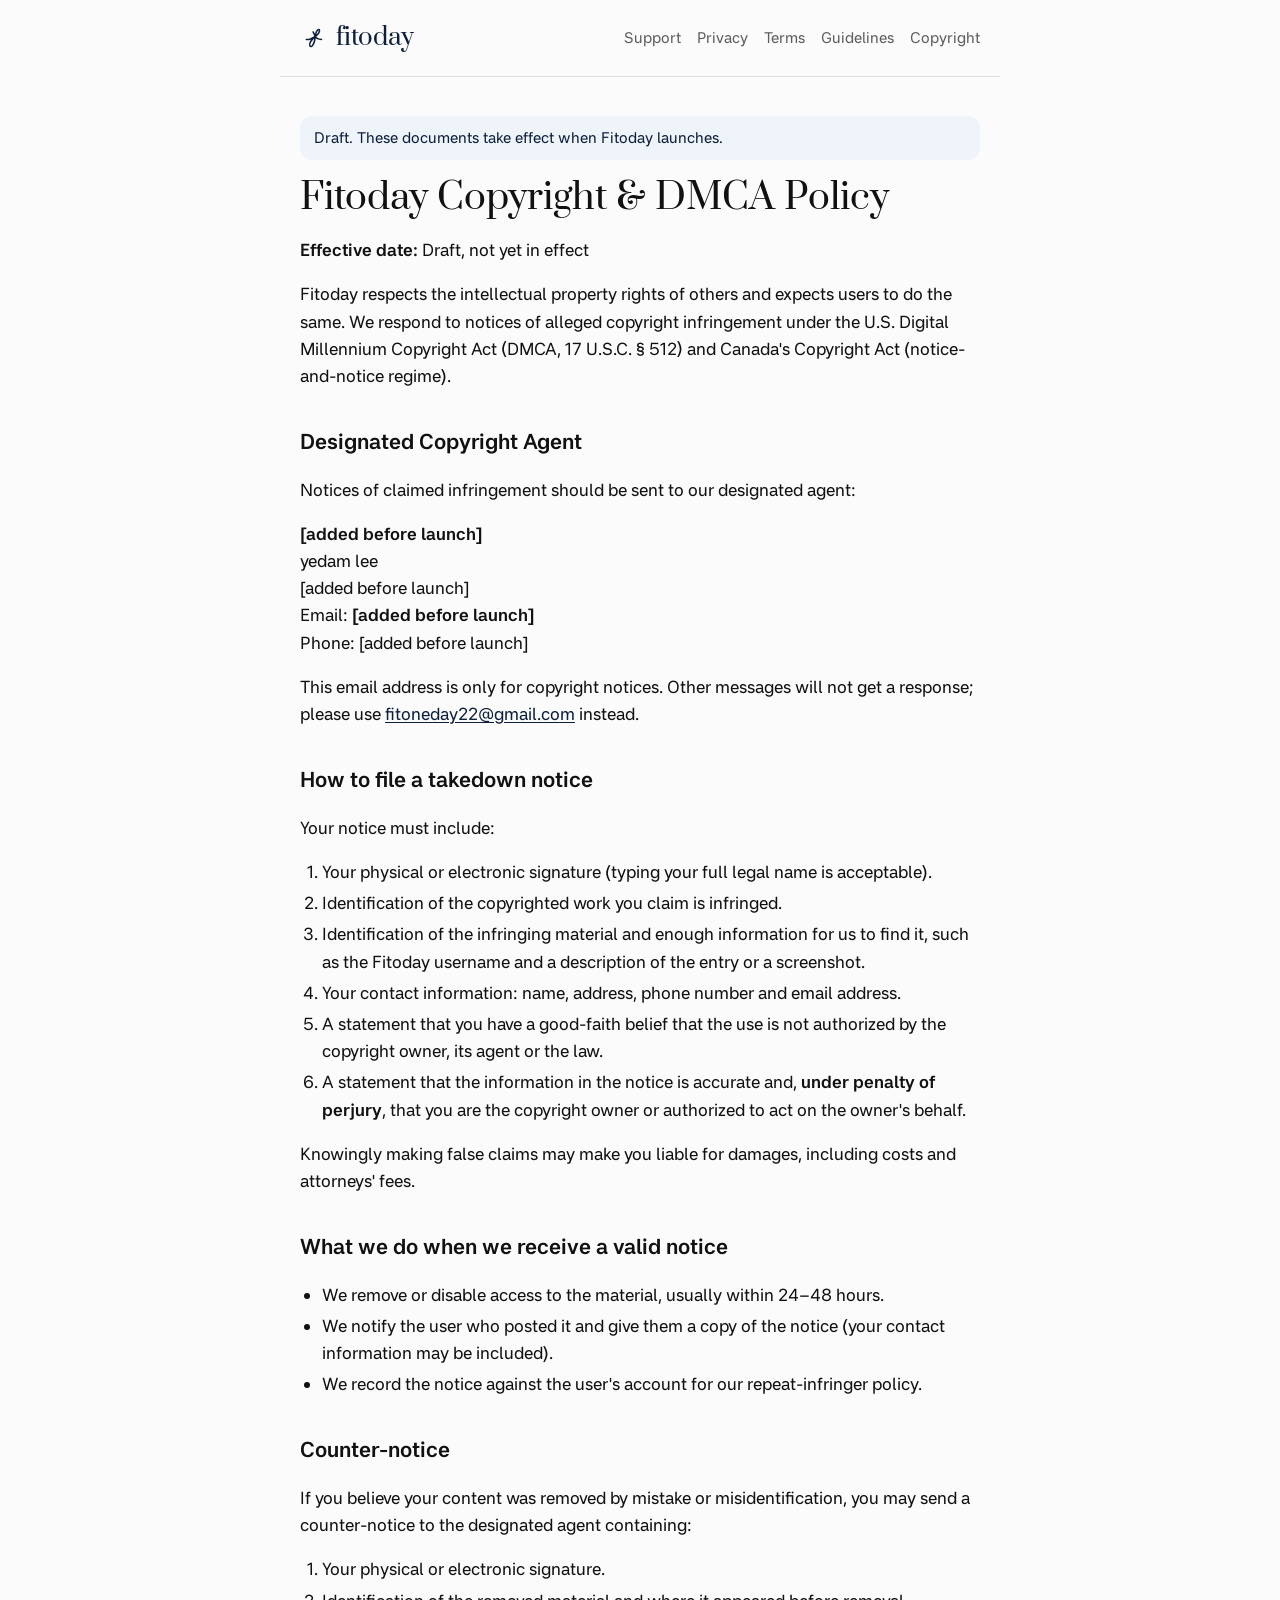
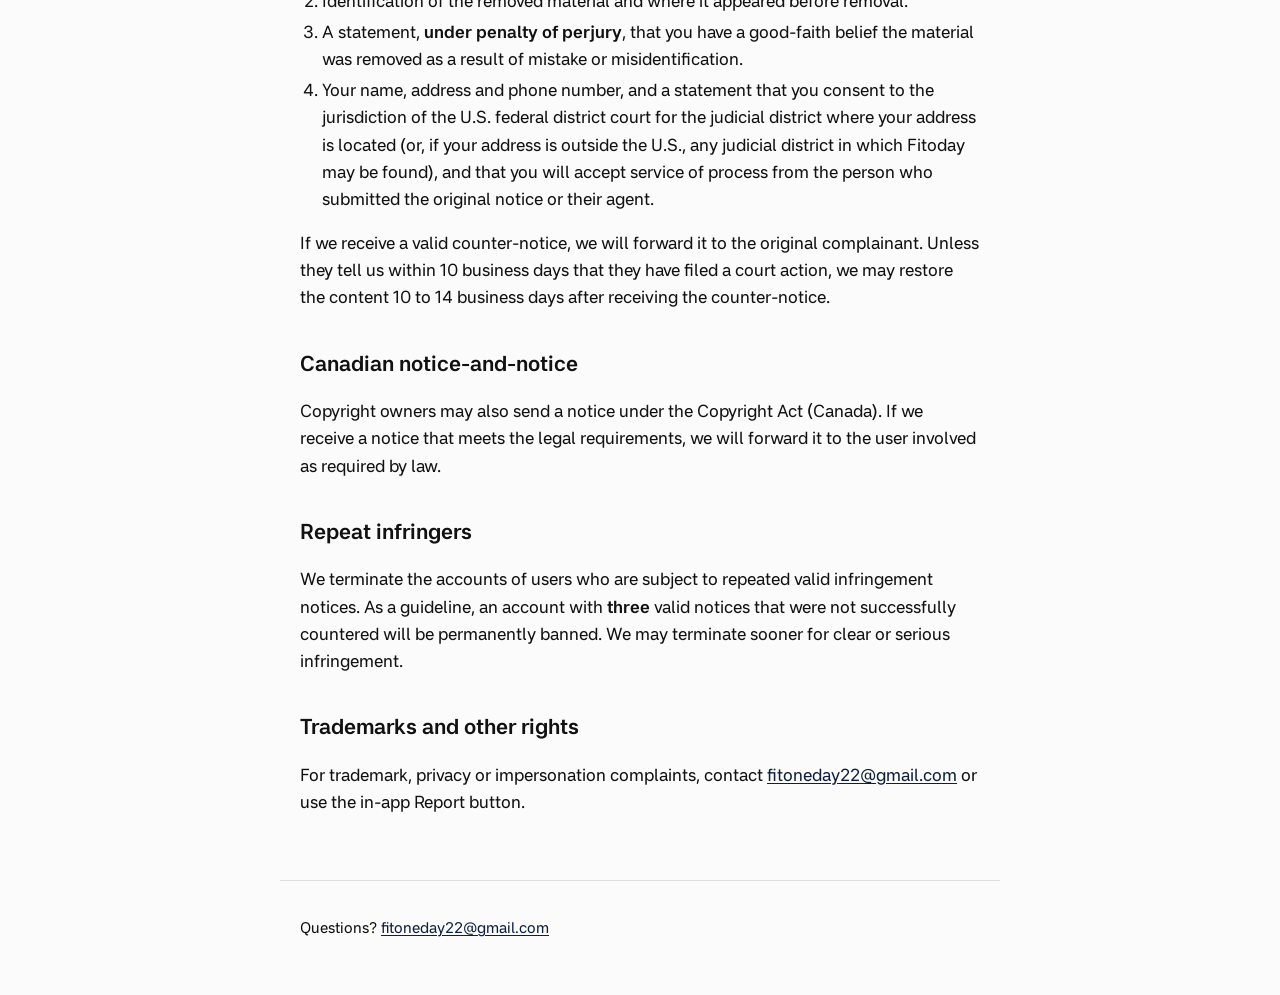
==== dmca/index.html @ 65a839d0 "Publish the fitoday legal and support pages (draft) Built from docs/legal with scripts/build-legal-s" ====
<!doctype html>
<html lang="en">
<head>
<meta charset="utf-8">
<meta name="viewport" content="width=device-width, initial-scale=1">
<meta http-equiv="Content-Security-Policy" content="default-src 'none'; style-src 'self'; font-src 'self'; img-src 'self'; base-uri 'none'; form-action 'none'">
<meta name="referrer" content="no-referrer">
<meta name="color-scheme" content="light dark">
<title>Fitoday Copyright &amp; DMCA Policy · fitoday</title>
<link rel="stylesheet" href="../style.css">
</head>
<body>
<header>
  <a class="brand" href="../" aria-label="fitoday home">
    <svg viewBox="0 0 220 220" width="28" height="28" aria-hidden="true"><path d="M50 122.501C50 122.501 70.6399 122.158 82.5 117.501C95.5 112.397 120 97.5481 120 97.5481M120.331 97.3081C123.002 81.9221 126.219 66.0576 129.5 60.0009C136 48.0009 144 42.7509 149 44.0009C154 45.2508 156 55.0013 147.5 69.5009C139.661 82.8725 122.892 95.4347 120.331 97.3081ZM120.331 97.3081C120.292 97.5329 120.253 97.7576 120.214 97.9822M120.331 97.3081C120.115 97.4661 120 97.5481 120 97.5481M120.214 97.9822C117.648 112.84 115.598 127.11 114.5 131.501C112.25 140.501 112 145.888 103 162.388C94 178.888 81.5 179.001 77 171.001C72.5 163.001 74.5 155.775 81.5 142.388C88.5 129.001 120 97.5481 120 97.5481M120.214 97.9822C120.071 97.7018 120 97.5481 120 97.5481M120.214 97.9822C121.337 100.175 126.917 110.124 138 115.001C150.5 120.501 169 121.001 169 121.001M120 97.5481L103 62.3881" fill="none" stroke="currentColor" stroke-width="12" stroke-linecap="round" stroke-linejoin="round"/></svg>
    <span>fitoday</span>
  </a>
  <nav aria-label="Pages"><a href="../support/">Support</a><a href="../privacy/">Privacy</a><a href="../terms/">Terms</a><a href="../community-guidelines/">Guidelines</a><a href="../dmca/">Copyright</a></nav>
</header>
<main>
<p class="draft" role="note">Draft. These documents take effect when Fitoday launches.</p>
<h1>Fitoday Copyright &amp; DMCA Policy</h1>
<p><strong>Effective date:</strong> Draft, not yet in effect</p>
<p>Fitoday respects the intellectual property rights of others and expects users to do the same. We respond to notices of alleged copyright infringement under the U.S. Digital Millennium Copyright Act (DMCA, 17 U.S.C. § 512) and Canada's Copyright Act (notice-and-notice regime).</p>
<h2>Designated Copyright Agent</h2>
<p>Notices of claimed infringement should be sent to our designated agent:</p>
<p><strong>[added before launch]</strong><br>yedam lee<br>[added before launch]<br>Email: <strong>[added before launch]</strong><br>Phone: [added before launch]</p>
<p>This email address is only for copyright notices. Other messages will not get a response; please use <a href="mailto:fitoneday22@gmail.com">fitoneday22@gmail.com</a> instead.</p>
<h2>How to file a takedown notice</h2>
<p>Your notice must include:</p>
<ol><li>Your physical or electronic signature (typing your full legal name is acceptable).</li><li>Identification of the copyrighted work you claim is infringed.</li><li>Identification of the infringing material and enough information for us to find it, such as the Fitoday username and a description of the entry or a screenshot.</li><li>Your contact information: name, address, phone number and email address.</li><li>A statement that you have a good-faith belief that the use is not authorized by the copyright owner, its agent or the law.</li><li>A statement that the information in the notice is accurate and, <strong>under penalty of perjury</strong>, that you are the copyright owner or authorized to act on the owner's behalf.</li></ol>
<p>Knowingly making false claims may make you liable for damages, including costs and attorneys' fees.</p>
<h2>What we do when we receive a valid notice</h2>
<ul><li>We remove or disable access to the material, usually within 24–48 hours.</li><li>We notify the user who posted it and give them a copy of the notice (your contact information may be included).</li><li>We record the notice against the user's account for our repeat-infringer policy.</li></ul>
<h2>Counter-notice</h2>
<p>If you believe your content was removed by mistake or misidentification, you may send a counter-notice to the designated agent containing:</p>
<ol><li>Your physical or electronic signature.</li><li>Identification of the removed material and where it appeared before removal.</li><li>A statement, <strong>under penalty of perjury</strong>, that you have a good-faith belief the material was removed as a result of mistake or misidentification.</li><li>Your name, address and phone number, and a statement that you consent to the jurisdiction of the U.S. federal district court for the judicial district where your address is located (or, if your address is outside the U.S., any judicial district in which Fitoday may be found), and that you will accept service of process from the person who submitted the original notice or their agent.</li></ol>
<p>If we receive a valid counter-notice, we will forward it to the original complainant. Unless they tell us within 10 business days that they have filed a court action, we may restore the content 10 to 14 business days after receiving the counter-notice.</p>
<h2>Canadian notice-and-notice</h2>
<p>Copyright owners may also send a notice under the Copyright Act (Canada). If we receive a notice that meets the legal requirements, we will forward it to the user involved as required by law.</p>
<h2>Repeat infringers</h2>
<p>We terminate the accounts of users who are subject to repeated valid infringement notices. As a guideline, an account with <strong>three</strong> valid notices that were not successfully countered will be permanently banned. We may terminate sooner for clear or serious infringement.</p>
<h2>Trademarks and other rights</h2>
<p>For trademark, privacy or impersonation complaints, contact <a href="mailto:fitoneday22@gmail.com">fitoneday22@gmail.com</a> or use the in-app Report button.</p>
</main>
<footer>
  <p>Questions? <a href="mailto:fitoneday22@gmail.com">fitoneday22@gmail.com</a></p>
</footer>
</body>
</html>
---- style.css ----
@font-face { font-family: 'Prata'; src: url('fonts/Prata-Regular.ttf') format('truetype'); font-display: swap; }
@font-face { font-family: 'Miranda Sans'; src: url('fonts/MirandaSans-Regular.ttf') format('truetype'); font-weight: 400; font-display: swap; }
@font-face { font-family: 'Miranda Sans'; src: url('fonts/MirandaSans-Italic.ttf') format('truetype'); font-weight: 400; font-style: italic; font-display: swap; }
@font-face { font-family: 'Miranda Sans'; src: url('fonts/MirandaSans-SemiBold.ttf') format('truetype'); font-weight: 600; font-display: swap; }

:root {
  --bg: #FBFBFB; --surface: #FFFFFF; --subtle: #F4F4F4; --line: #DEDEDE;
  --text: #111111; --muted: #5E5E5E; --accent: #0D1F3C; --accent-subtle: #EEF4FA;
}
@media (prefers-color-scheme: dark) {
  :root {
    --bg: #0F1012; --surface: #18191C; --subtle: #1F2125; --line: #2E3136;
    --text: #F2F2F2; --muted: #A6A6A6; --accent: #D6E4F2; --accent-subtle: #1B2433;
  }
}
* { box-sizing: border-box; }
html { -webkit-text-size-adjust: 100%; }
body {
  margin: 0; background: var(--bg); color: var(--text);
  font: 17px/1.6 'Miranda Sans', -apple-system, system-ui, sans-serif;
}
header, main, footer { max-width: 720px; margin: 0 auto; padding: 0 20px; }
header { display: flex; flex-wrap: wrap; align-items: center; justify-content: space-between; gap: 12px; padding-top: 20px; padding-bottom: 20px; border-bottom: 1px solid var(--line); }
.brand { display: inline-flex; align-items: center; gap: 8px; color: var(--accent); text-decoration: none; font: 24px/1 'Prata', Georgia, serif; }
nav { display: flex; flex-wrap: wrap; gap: 4px 16px; font-size: 15px; }
nav a { color: var(--muted); text-decoration: none; padding: 6px 0; }
nav a:hover { color: var(--text); text-decoration: underline; }
main { padding-top: 24px; padding-bottom: 48px; }
h1 { font: 36px/1.2 'Prata', Georgia, serif; margin: 16px 0 12px; }
h2 { font-size: 21px; font-weight: 600; margin: 36px 0 8px; }
h3 { font-size: 18px; font-weight: 600; margin: 24px 0 6px; }
p, li { color: var(--text); }
ul, ol { padding-left: 22px; }
li { margin: 4px 0; }
a { color: var(--accent); text-underline-offset: 2px; }
code { font-size: 0.9em; background: var(--subtle); padding: 1px 5px; border-radius: 4px; }
.table { overflow-x: auto; margin: 12px 0; border: 1px solid var(--line); border-radius: 12px; }
table { border-collapse: collapse; width: 100%; font-size: 15px; background: var(--surface); }
th, td { text-align: left; vertical-align: top; padding: 10px 12px; border-bottom: 1px solid var(--line); }
th { font-weight: 600; background: var(--subtle); }
tr:last-child td { border-bottom: 0; }
.draft { background: var(--accent-subtle); color: var(--accent); border-radius: 12px; padding: 10px 14px; font-size: 15px; }
.cards { list-style: none; padding: 0; display: grid; gap: 12px; }
.cards a { display: block; padding: 16px 18px; background: var(--surface); border: 1px solid var(--line); border-radius: 12px; text-decoration: none; color: var(--text); font-weight: 600; }
.cards a:hover { border-color: var(--muted); }
footer { padding-top: 20px; padding-bottom: 40px; border-top: 1px solid var(--line); color: var(--muted); font-size: 15px; }
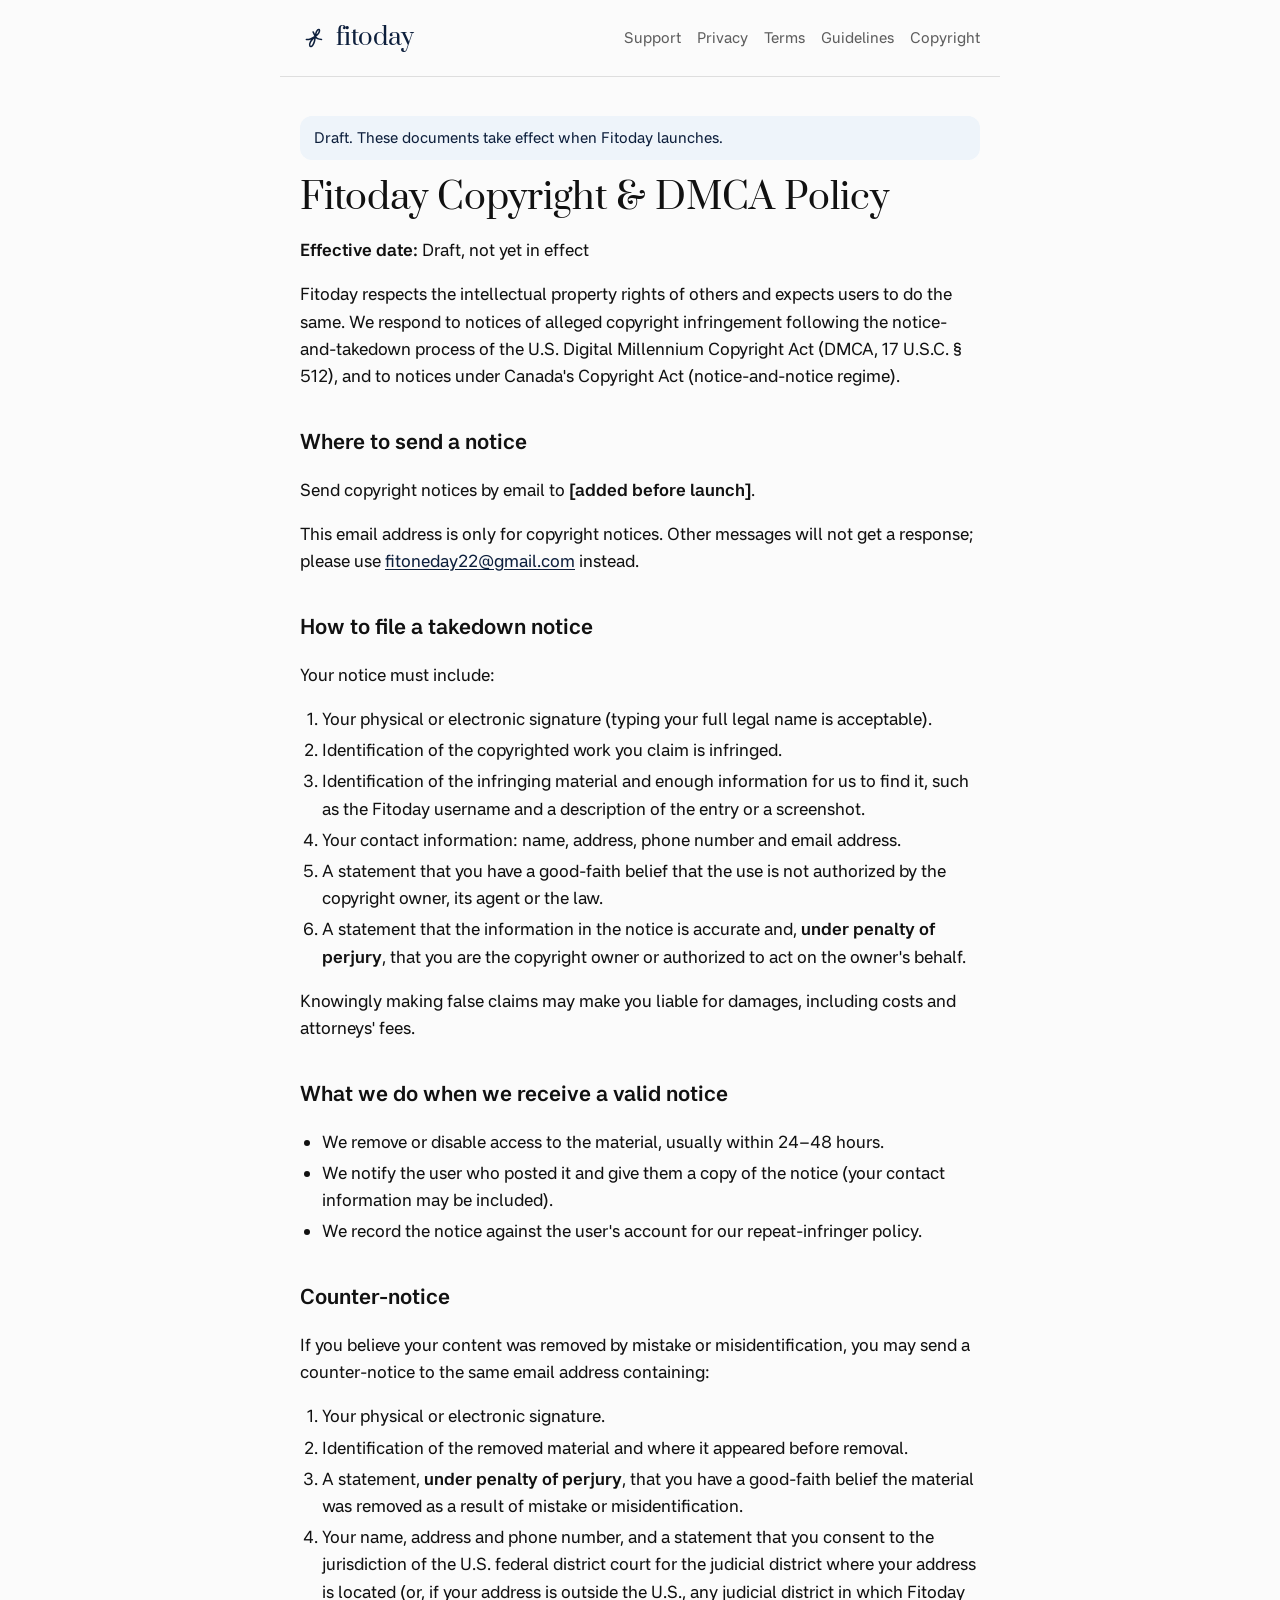
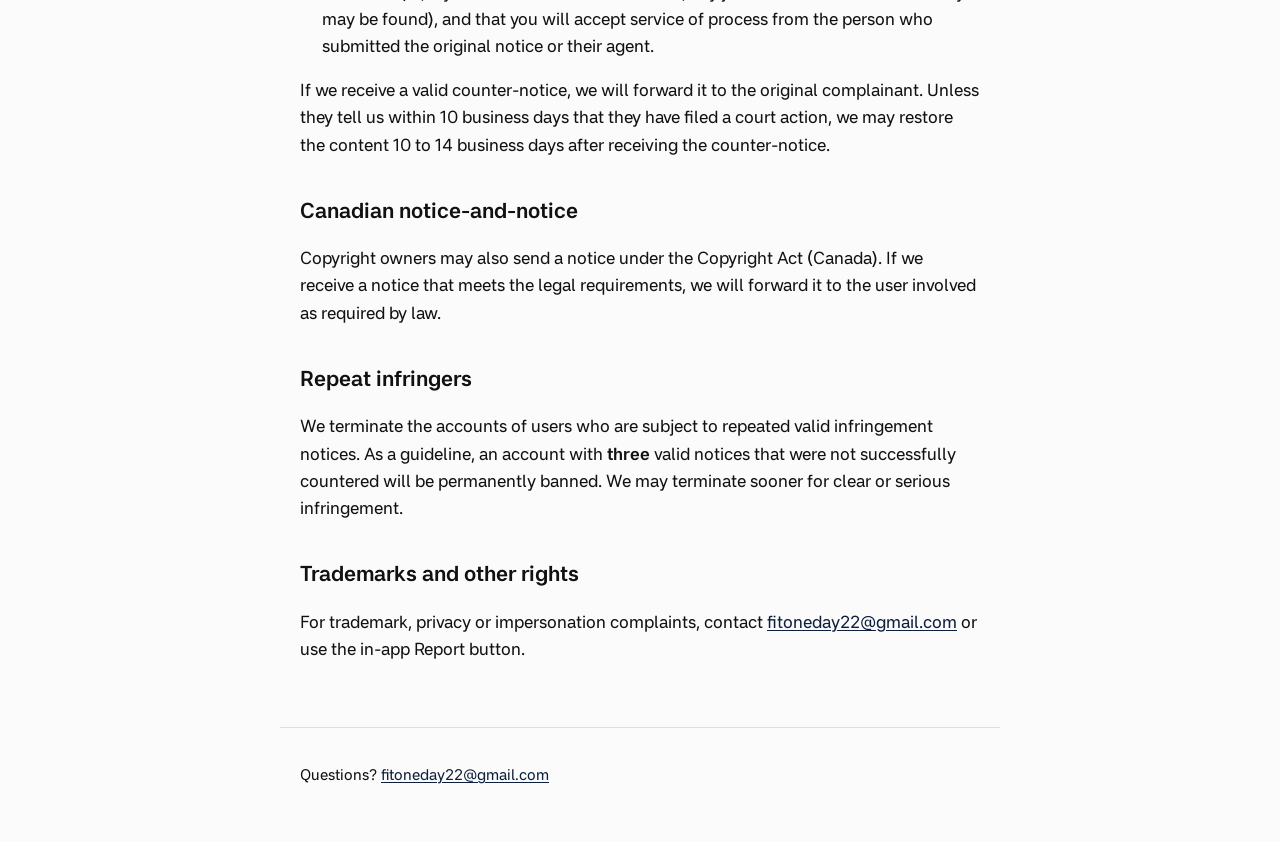
==== commit 5f2efdf9: "Update the copyright page Co-Authored-By: Claude Opus 5.5 <noreply@anthropic.com>" ====
--- a/dmca/index.html
+++ b/dmca/index.html
@@ -21,10 +21,9 @@
 <p class="draft" role="note">Draft. These documents take effect when Fitoday launches.</p>
 <h1>Fitoday Copyright &amp; DMCA Policy</h1>
 <p><strong>Effective date:</strong> Draft, not yet in effect</p>
-<p>Fitoday respects the intellectual property rights of others and expects users to do the same. We respond to notices of alleged copyright infringement under the U.S. Digital Millennium Copyright Act (DMCA, 17 U.S.C. § 512) and Canada's Copyright Act (notice-and-notice regime).</p>
-<h2>Designated Copyright Agent</h2>
-<p>Notices of claimed infringement should be sent to our designated agent:</p>
-<p><strong>[added before launch]</strong><br>yedam lee<br>[added before launch]<br>Email: <strong>[added before launch]</strong><br>Phone: [added before launch]</p>
+<p>Fitoday respects the intellectual property rights of others and expects users to do the same. We respond to notices of alleged copyright infringement following the notice-and-takedown process of the U.S. Digital Millennium Copyright Act (DMCA, 17 U.S.C. § 512), and to notices under Canada's Copyright Act (notice-and-notice regime).</p>
+<h2>Where to send a notice</h2>
+<p>Send copyright notices by email to <strong>[added before launch]</strong>.</p>
 <p>This email address is only for copyright notices. Other messages will not get a response; please use <a href="mailto:fitoneday22@gmail.com">fitoneday22@gmail.com</a> instead.</p>
 <h2>How to file a takedown notice</h2>
 <p>Your notice must include:</p>
@@ -33,7 +32,7 @@
 <h2>What we do when we receive a valid notice</h2>
 <ul><li>We remove or disable access to the material, usually within 24–48 hours.</li><li>We notify the user who posted it and give them a copy of the notice (your contact information may be included).</li><li>We record the notice against the user's account for our repeat-infringer policy.</li></ul>
 <h2>Counter-notice</h2>
-<p>If you believe your content was removed by mistake or misidentification, you may send a counter-notice to the designated agent containing:</p>
+<p>If you believe your content was removed by mistake or misidentification, you may send a counter-notice to the same email address containing:</p>
 <ol><li>Your physical or electronic signature.</li><li>Identification of the removed material and where it appeared before removal.</li><li>A statement, <strong>under penalty of perjury</strong>, that you have a good-faith belief the material was removed as a result of mistake or misidentification.</li><li>Your name, address and phone number, and a statement that you consent to the jurisdiction of the U.S. federal district court for the judicial district where your address is located (or, if your address is outside the U.S., any judicial district in which Fitoday may be found), and that you will accept service of process from the person who submitted the original notice or their agent.</li></ol>
 <p>If we receive a valid counter-notice, we will forward it to the original complainant. Unless they tell us within 10 business days that they have filed a court action, we may restore the content 10 to 14 business days after receiving the counter-notice.</p>
 <h2>Canadian notice-and-notice</h2>
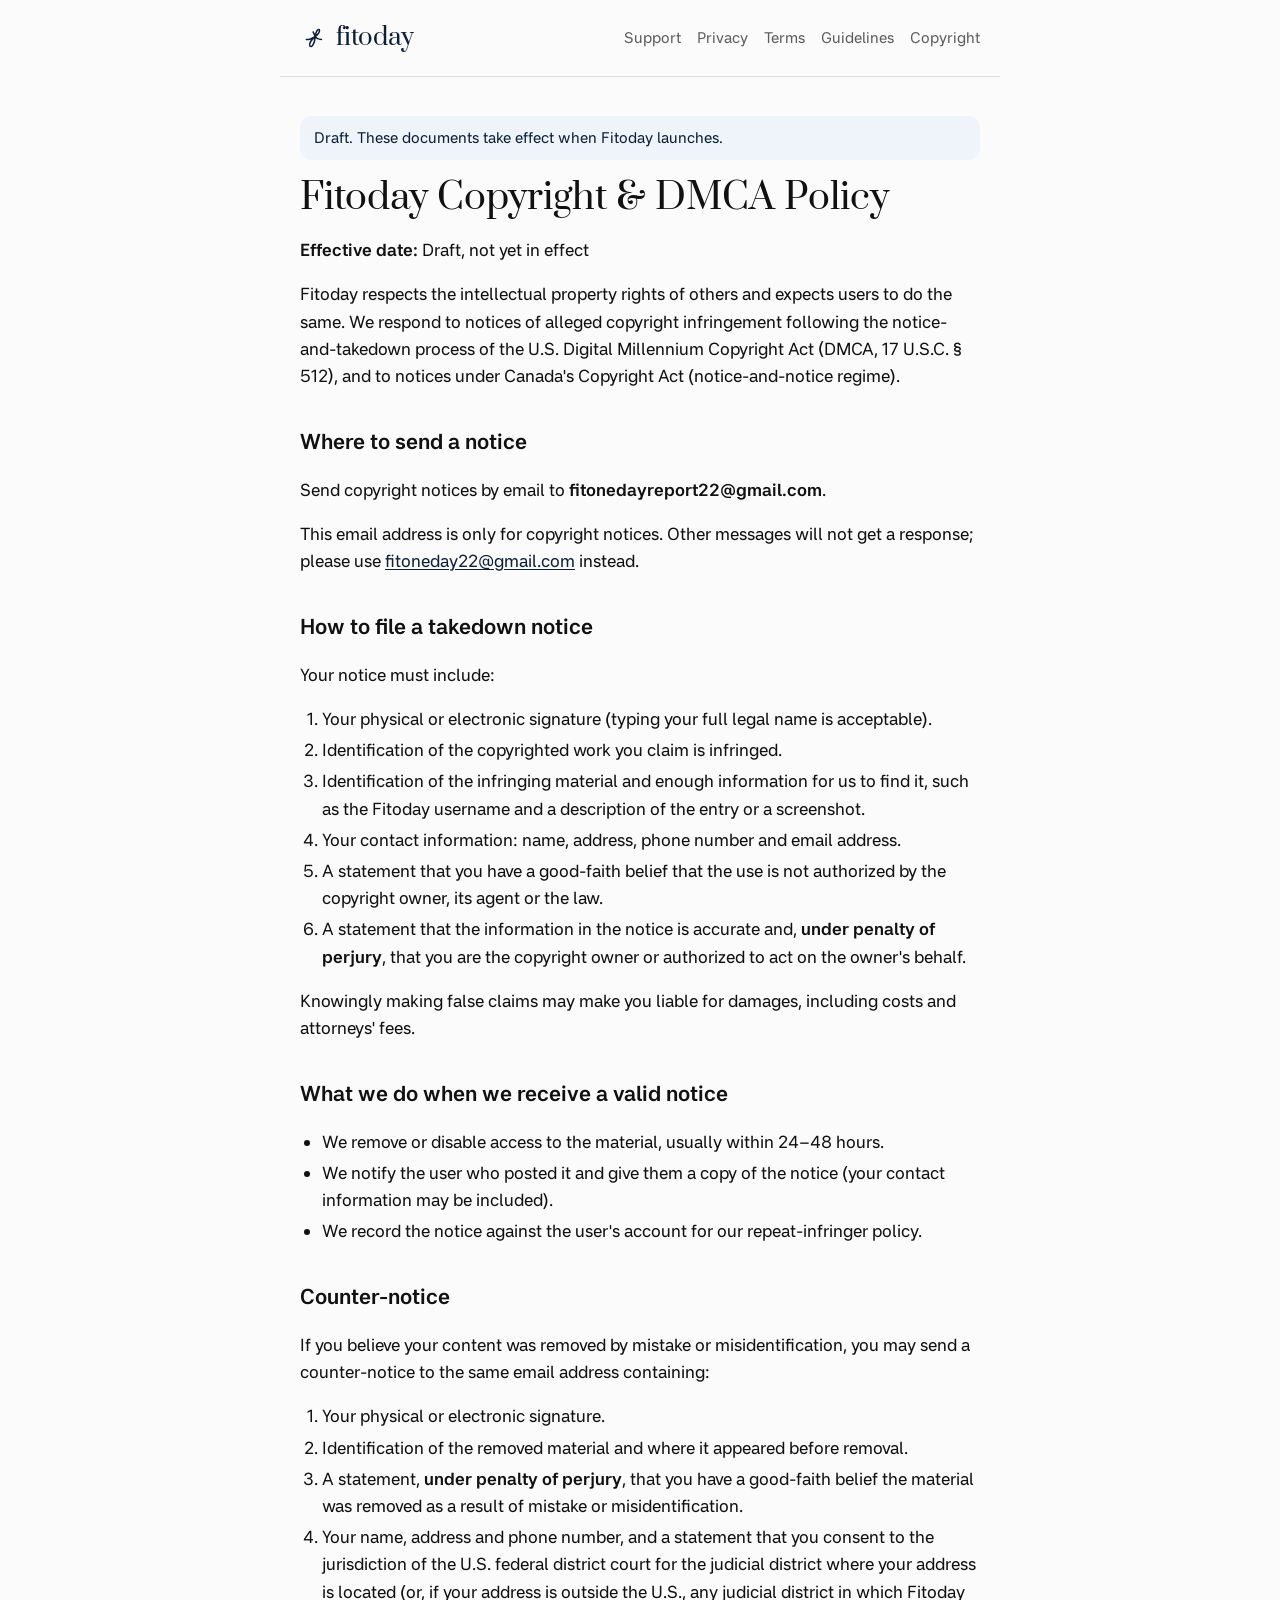
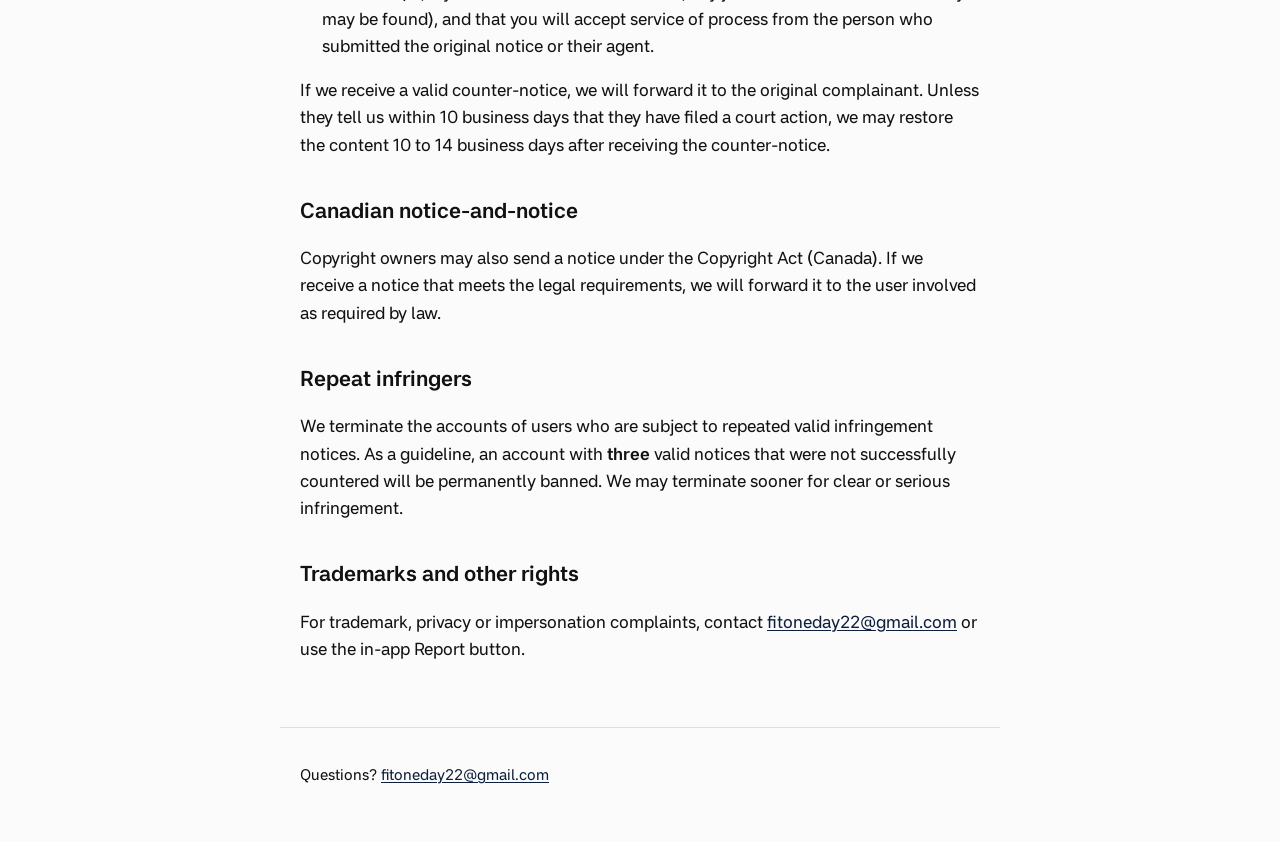
==== commit de3b5835: "Add the copyright notice email Co-Authored-By: Claude Opus 5.5 <noreply@anthropic.com>" ====
--- a/dmca/index.html
+++ b/dmca/index.html
@@ -23,7 +23,7 @@
 <p><strong>Effective date:</strong> Draft, not yet in effect</p>
 <p>Fitoday respects the intellectual property rights of others and expects users to do the same. We respond to notices of alleged copyright infringement following the notice-and-takedown process of the U.S. Digital Millennium Copyright Act (DMCA, 17 U.S.C. § 512), and to notices under Canada's Copyright Act (notice-and-notice regime).</p>
 <h2>Where to send a notice</h2>
-<p>Send copyright notices by email to <strong>[added before launch]</strong>.</p>
+<p>Send copyright notices by email to <strong>fitonedayreport22@gmail.com</strong>.</p>
 <p>This email address is only for copyright notices. Other messages will not get a response; please use <a href="mailto:fitoneday22@gmail.com">fitoneday22@gmail.com</a> instead.</p>
 <h2>How to file a takedown notice</h2>
 <p>Your notice must include:</p>
